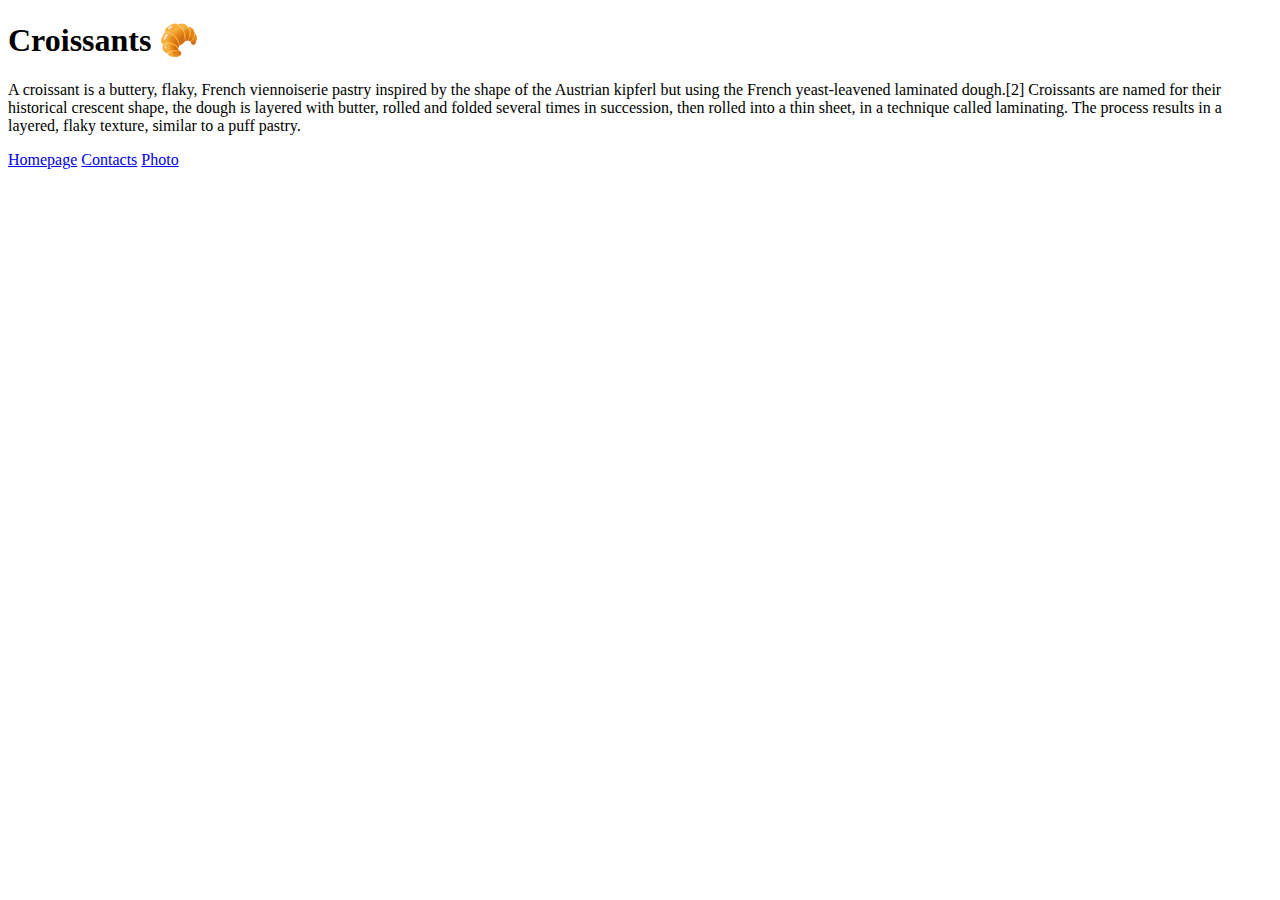
==== index.html @ 2fd244d9 "Added folder structures and general info" ====
<!DOCTYPE html>
<html lang="en">
<head>
    <meta charset="UTF-8">
    <meta http-equiv="X-UA-Compatible" content="IE=edge">
    <meta name="viewport" content="width=device-width, initial-scale=1.0">
    <title>Document</title>
</head>
<body>
    <h1> 
        Croissants 🥐
    </h1>
    <p>
        A croissant is a buttery, flaky, French viennoiserie pastry inspired by the shape of the Austrian kipferl but using the French yeast-leavened laminated dough.[2] Croissants are named for their historical crescent shape, the dough is layered with butter, rolled and folded several times in succession, then rolled into a thin sheet, in a technique called laminating. The process results in a layered, flaky texture, similar to a puff pastry.
    </p>
    <div>
        <a link href = "/"> Homepage</a>
        <a link href = "/contact.html"> Contacts</a>
        <a link href = "/photo.html">Photo</a>
     </div>
</body>
</html>
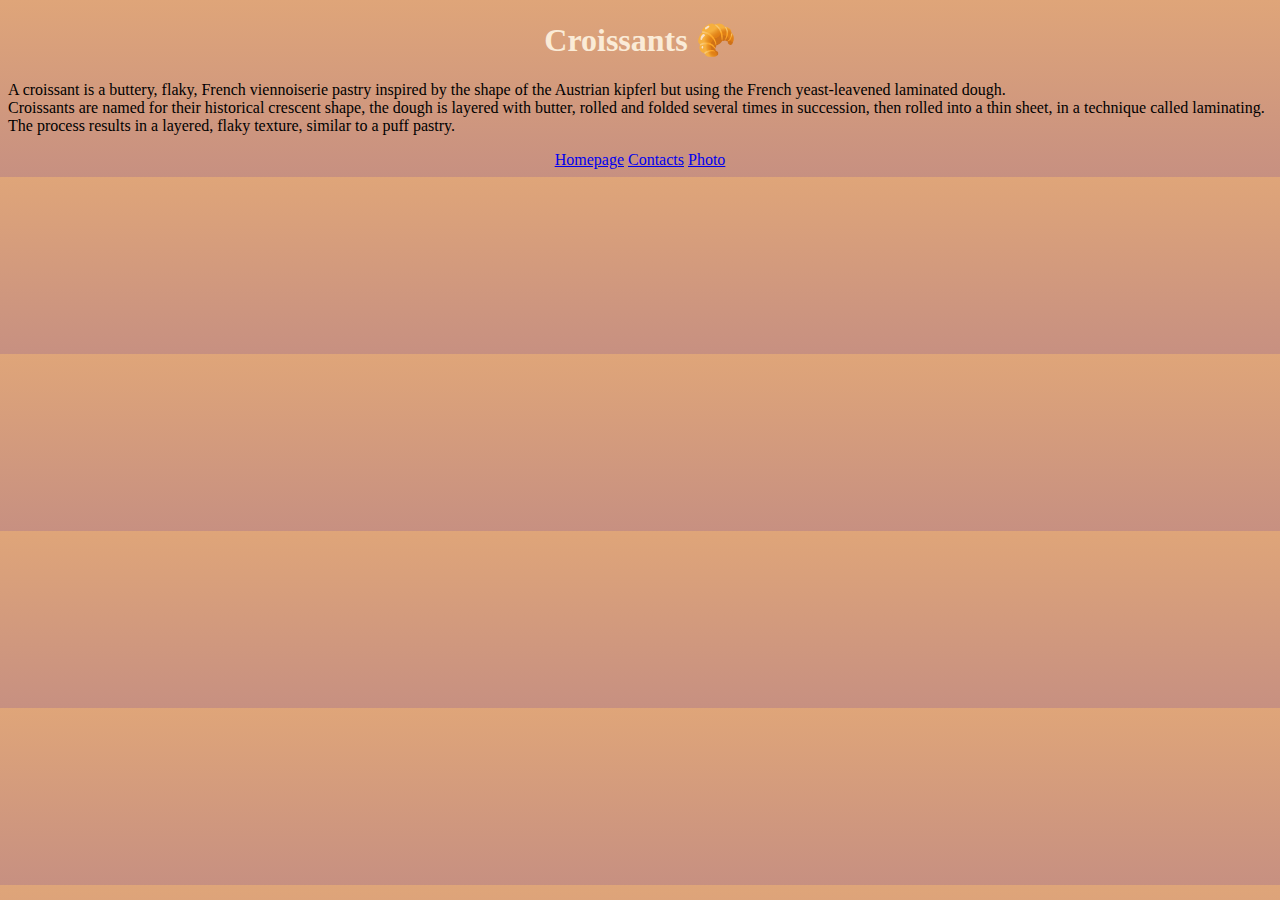
==== commit 21276eae: "added css styling" ====
--- a/index.html
+++ b/index.html
@@ -4,19 +4,22 @@
     <meta charset="UTF-8">
     <meta http-equiv="X-UA-Compatible" content="IE=edge">
     <meta name="viewport" content="width=device-width, initial-scale=1.0">
-    <title>Document</title>
+    <title>Croissants</title>
+    <link href = "/css/styles.css" rel="stylesheet" type="text/css"/>
 </head>
 <body>
+    <div class="container">
     <h1> 
         Croissants 🥐
     </h1>
     <p>
-        A croissant is a buttery, flaky, French viennoiserie pastry inspired by the shape of the Austrian kipferl but using the French yeast-leavened laminated dough.[2] Croissants are named for their historical crescent shape, the dough is layered with butter, rolled and folded several times in succession, then rolled into a thin sheet, in a technique called laminating. The process results in a layered, flaky texture, similar to a puff pastry.
+        A croissant is a buttery, flaky, French viennoiserie pastry inspired by the shape of the Austrian kipferl but using the French yeast-leavened laminated dough.<br/> Croissants are named for their historical crescent shape, the dough is layered with butter, rolled and folded several times in succession, then rolled into a thin sheet, in a technique called laminating. <br/> The process results in a layered, flaky texture, similar to a puff pastry.
     </p>
-    <div>
+    <div class="links">
         <a link href = "/"> Homepage</a>
         <a link href = "/contact.html"> Contacts</a>
         <a link href = "/photo.html">Photo</a>
      </div>
+    </div>
 </body>
 </html>--- a/css/styles.css
+++ b/css/styles.css
@@ -0,0 +1,17 @@
+h1, h2 {
+    text-align: center;
+    color: antiquewhite;
+}
+body {
+    background: linear-gradient(to top, #c79081 0%, #dfa579 100%);
+
+}
+.links {
+    color: antiquewhite;
+    margin-top: 10px;
+    text-align: center;
+}
+img {
+    display: block;
+    margin: 0 auto;
+}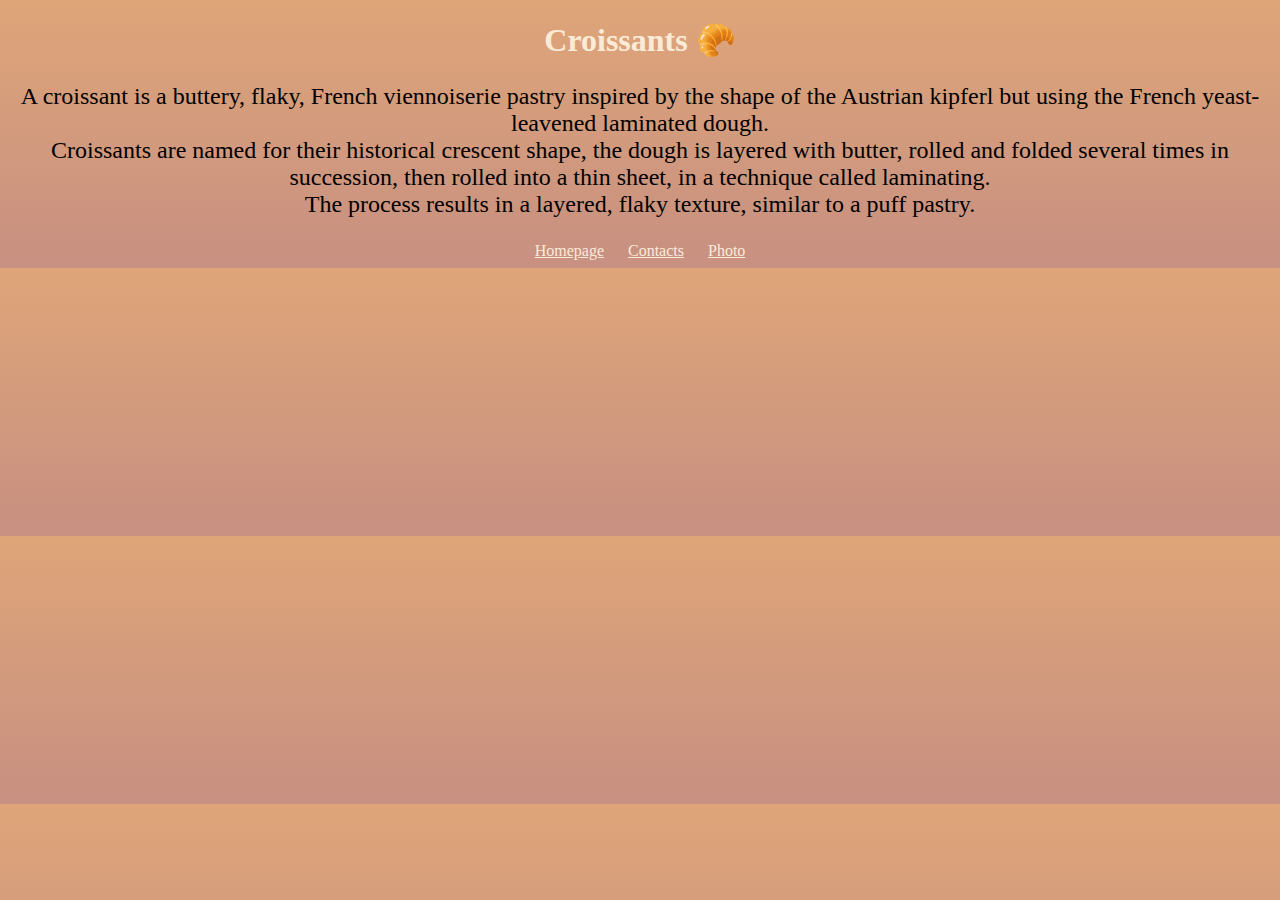
==== commit ff20a3f4: "Update index.html" ====
--- a/index.html
+++ b/index.html
@@ -4,6 +4,7 @@
     <meta charset="UTF-8">
     <meta http-equiv="X-UA-Compatible" content="IE=edge">
     <meta name="viewport" content="width=device-width, initial-scale=1.0">
+    <meta name="description" content=""/>
     <title>Croissants</title>
     <link href = "/css/styles.css" rel="stylesheet" type="text/css"/>
 </head>
--- a/css/styles.css
+++ b/css/styles.css
@@ -1,17 +1,28 @@
 h1, h2 {
     text-align: center;
     color: antiquewhite;
+}
+p {
+    text-align: center;
+    font-size: 24px;
 }
 body {
     background: linear-gradient(to top, #c79081 0%, #dfa579 100%);
 
 }
 .links {
-    color: antiquewhite;
+    
     margin-top: 10px;
     text-align: center;
+   
+}
+.links a {
+    color: antiquewhite;
+    margin: 10px;
+    
 }
 img {
     display: block;
     margin: 0 auto;
+    border-radius: 10px;
 }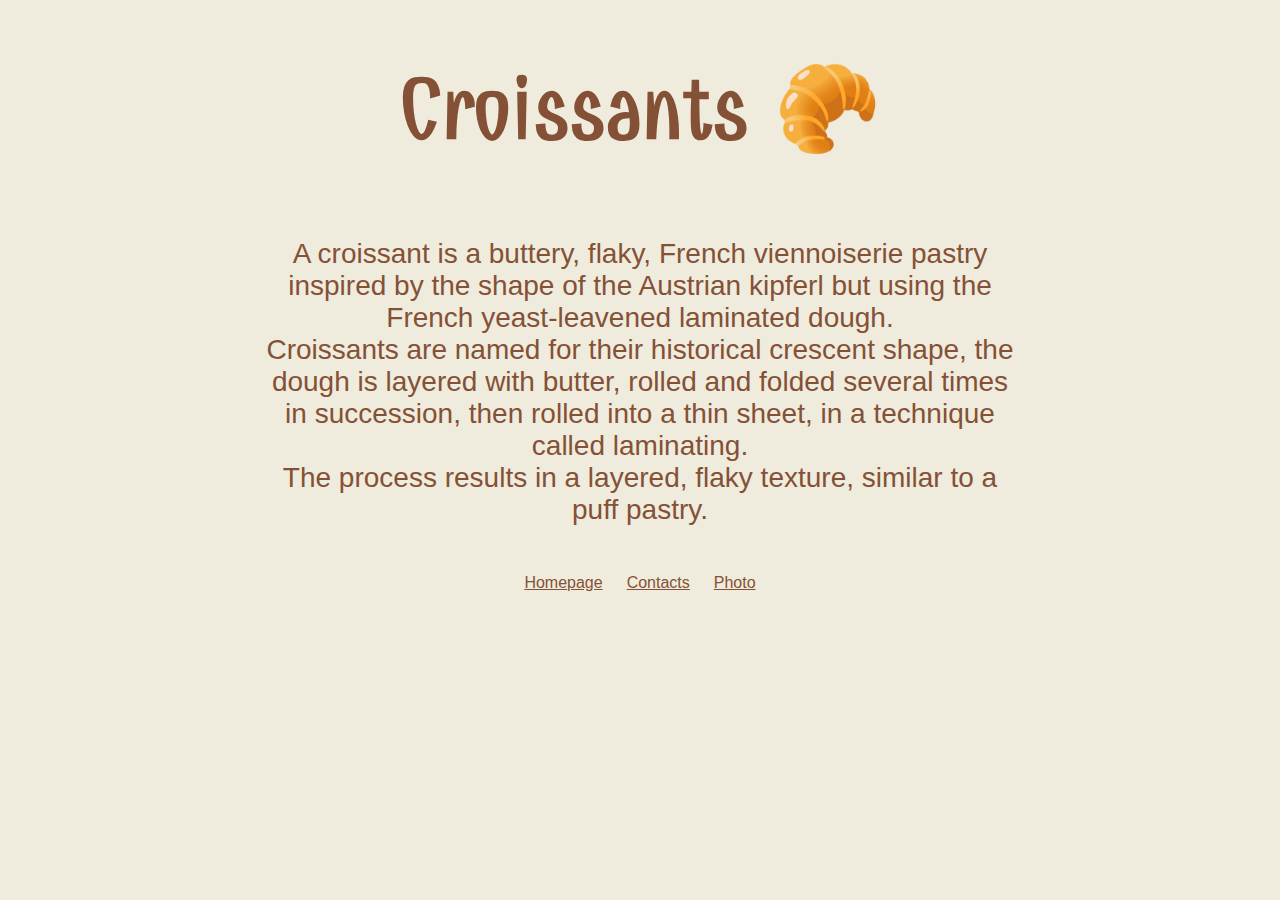
==== commit 40a78fed: "changed styling" ====
--- a/index.html
+++ b/index.html
@@ -4,8 +4,11 @@
     <meta charset="UTF-8">
     <meta http-equiv="X-UA-Compatible" content="IE=edge">
     <meta name="viewport" content="width=device-width, initial-scale=1.0">
-    <meta name="description" content=""/>
-    <title>Croissants</title>
+    <meta name="description" content="order delivery of best croissants in Kyiv"/>
+    <link rel="preconnect" href="https://fonts.googleapis.com">
+<link rel="preconnect" href="https://fonts.gstatic.com" crossorigin>
+<link href="https://fonts.googleapis.com/css2?family=Combo&display=swap" rel="stylesheet">
+    <title>Order croissants-Kyiv-croissants.com</title>
     <link href = "/css/styles.css" rel="stylesheet" type="text/css"/>
 </head>
 <body>
@@ -17,9 +20,9 @@
         A croissant is a buttery, flaky, French viennoiserie pastry inspired by the shape of the Austrian kipferl but using the French yeast-leavened laminated dough.<br/> Croissants are named for their historical crescent shape, the dough is layered with butter, rolled and folded several times in succession, then rolled into a thin sheet, in a technique called laminating. <br/> The process results in a layered, flaky texture, similar to a puff pastry.
     </p>
     <div class="links">
-        <a link href = "/"> Homepage</a>
-        <a link href = "/contact.html"> Contacts</a>
-        <a link href = "/photo.html">Photo</a>
+        <a link href = "/" title="homepage"> Homepage</a>
+        <a link href = "/contact.html" title="contact-page"> Contacts</a>
+        <a link href = "/photo.html" title="photo">Photo</a>
      </div>
     </div>
 </body>
--- a/css/styles.css
+++ b/css/styles.css
@@ -1,15 +1,30 @@
 h1, h2 {
     text-align: center;
-    color: antiquewhite;
+    color: #855136;
+    font-family: 'Combo', cursive;
+}
+h1 {
+    font-size: 86px;
 }
 p {
     text-align: center;
-    font-size: 24px;
+    font-size: 28px;
+    padding: 20px 250px;
+    color: #855136;
+    font-family: 'Roboto', sans-serif;;
 }
 body {
-    background: linear-gradient(to top, #c79081 0%, #dfa579 100%);
+    background: #EFECDD;
+
 
 }
+
+h3 {
+margin-top: 100px;
+margin-bottom: 300px;
+    color: #855136;
+    font-family: 'Roboto', sans-serif;
+        }
 .links {
     
     margin-top: 10px;
@@ -19,10 +34,13 @@
 .links a {
     color: antiquewhite;
     margin: 10px;
+    color: #855136;
+    font-family: 'Roboto', sans-serif;
     
 }
 img {
     display: block;
     margin: 0 auto;
+    padding: 36px;
     border-radius: 10px;
 }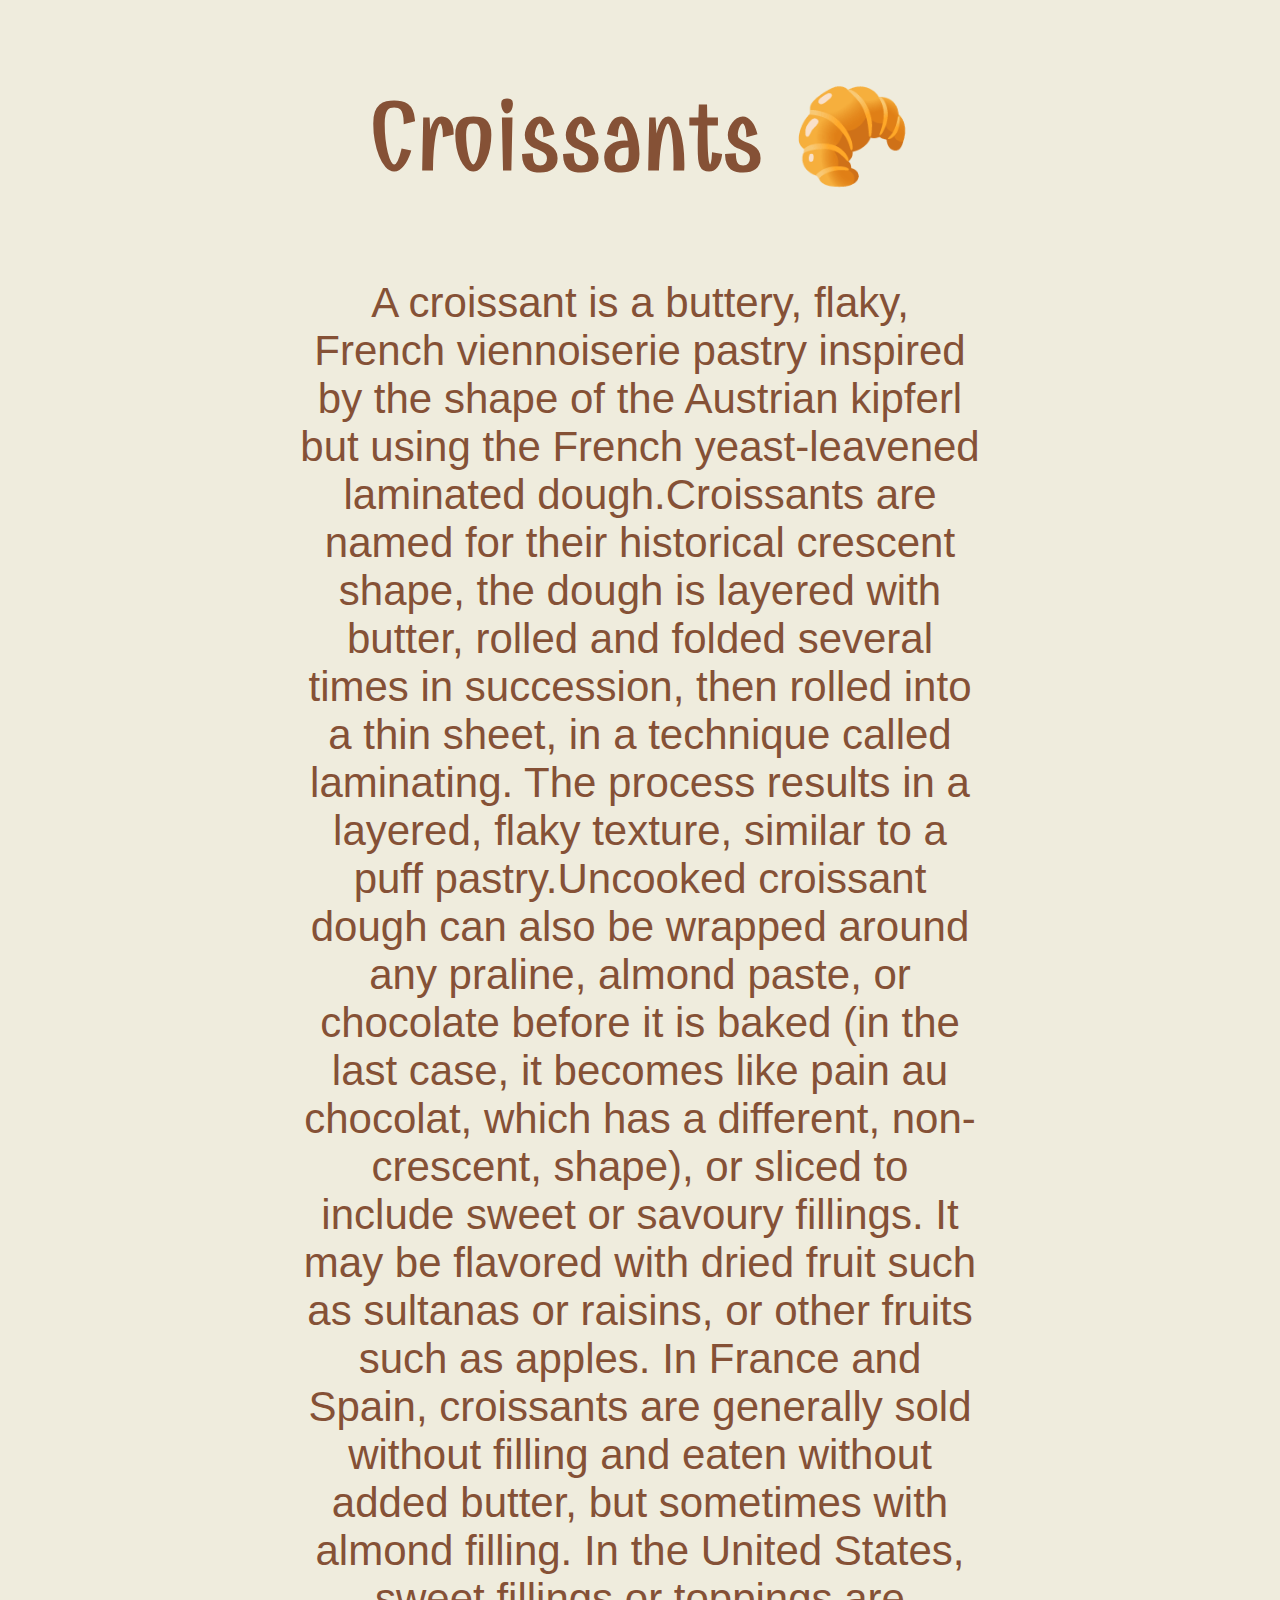
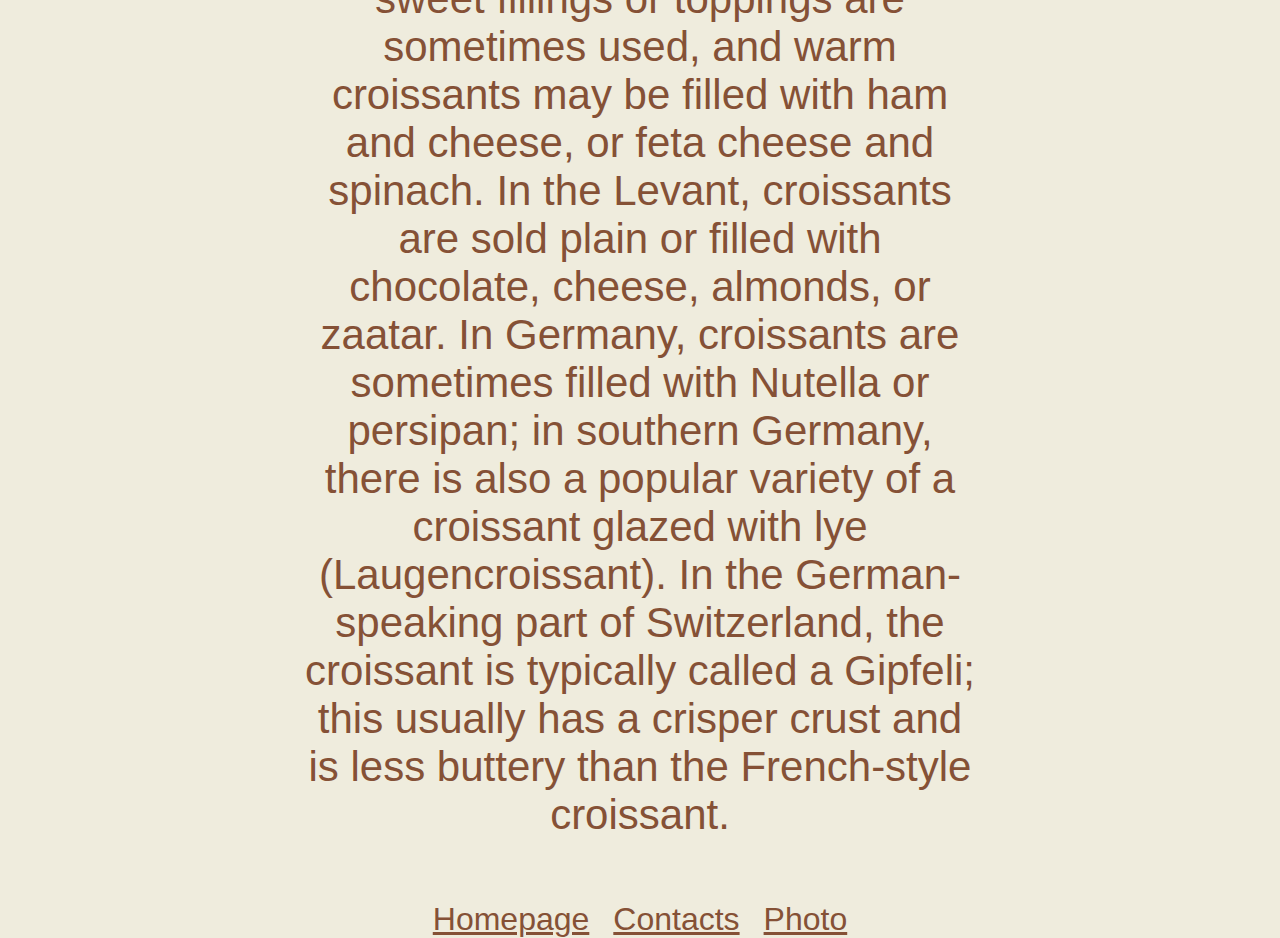
==== commit 85986525: "updated css" ====
--- a/index.html
+++ b/index.html
@@ -17,7 +17,7 @@
         Croissants 🥐
     </h1>
     <p>
-        A croissant is a buttery, flaky, French viennoiserie pastry inspired by the shape of the Austrian kipferl but using the French yeast-leavened laminated dough.<br/> Croissants are named for their historical crescent shape, the dough is layered with butter, rolled and folded several times in succession, then rolled into a thin sheet, in a technique called laminating. <br/> The process results in a layered, flaky texture, similar to a puff pastry.
+        A croissant is a buttery, flaky, French viennoiserie pastry inspired by the shape of the Austrian kipferl but using the French yeast-leavened laminated dough.Croissants are named for their historical crescent shape, the dough is layered with butter, rolled and folded several times in succession, then rolled into a thin sheet, in a technique called laminating. The process results in a layered, flaky texture, similar to a puff pastry.Uncooked croissant dough can also be wrapped around any praline, almond paste, or chocolate before it is baked (in the last case, it becomes like pain au chocolat, which has a different, non-crescent, shape), or sliced to include sweet or savoury fillings. It may be flavored with dried fruit such as sultanas or raisins, or other fruits such as apples. In France and Spain, croissants are generally sold without filling and eaten without added butter, but sometimes with almond filling. In the United States, sweet fillings or toppings are sometimes used, and warm croissants may be filled with ham and cheese, or feta cheese and spinach. In the Levant, croissants are sold plain or filled with chocolate, cheese, almonds, or zaatar. In Germany, croissants are sometimes filled with Nutella or persipan; in southern Germany, there is also a popular variety of a croissant glazed with lye (Laugencroissant). In the German-speaking part of Switzerland, the croissant is typically called a Gipfeli; this usually has a crisper crust and is less buttery than the French-style croissant.
     </p>
     <div class="links">
         <a link href = "/" title="homepage"> Homepage</a>
--- a/css/styles.css
+++ b/css/styles.css
@@ -1,38 +1,49 @@
+body {
+    
+    display: block;
+    margin: 0 auto;
+    background: #EFECDD;
+
+} 
 h1, h2 {
     text-align: center;
     color: #855136;
     font-family: 'Combo', cursive;
 }
 h1 {
-    font-size: 86px;
+    margin-top: 80px;
+    font-size: 96px;
+}
+h5 {
+    text-align: center;
+    color: #855136;
+    font-size: 80px;
+    margin-bottom: 30px;
 }
 p {
     text-align: center;
-    font-size: 28px;
-    padding: 20px 250px;
+    font-size: 42px;
+    padding: 20px 300px;
     color: #855136;
     font-family: 'Roboto', sans-serif;;
 }
-body {
-    background: #EFECDD;
 
 
-}
-
-h3 {
+h4 {
 margin-top: 100px;
-margin-bottom: 300px;
+font-size: 50px;
+margin-bottom: 680px;
     color: #855136;
     font-family: 'Roboto', sans-serif;
         }
 .links {
     
-    margin-top: 10px;
+    margin-top: 30px;
     text-align: center;
    
 }
 .links a {
-    color: antiquewhite;
+    font-size: 32px;
     margin: 10px;
     color: #855136;
     font-family: 'Roboto', sans-serif;
@@ -43,4 +54,41 @@
     margin: 0 auto;
     padding: 36px;
     border-radius: 10px;
+    width: 750px;
+   
+}
+@media (max-width: 600px) {
+
+   h1 {
+    text-align: center;
+    padding-top: 20px;
+    font-size: 56px;
+    }
+    p {
+        font-size: 24px;
+        padding: 10px 10px;
+    }
+  
+        h3 {
+            margin-top: 20px;
+            margin-bottom: 90px;
+        }
+        .links a {
+            font-size: 18px;
+        }
+        h4 {
+ margin-top: 50px;
+font-size: 30px;
+margin-bottom: 300px;
+        }
+        h5 {
+            font-size: 32px;
+            
+        }
+        .img {
+            display: block;
+            margin: 0 auto;
+            padding: 10px;
+            border-radius: 10px;
+        }
 }